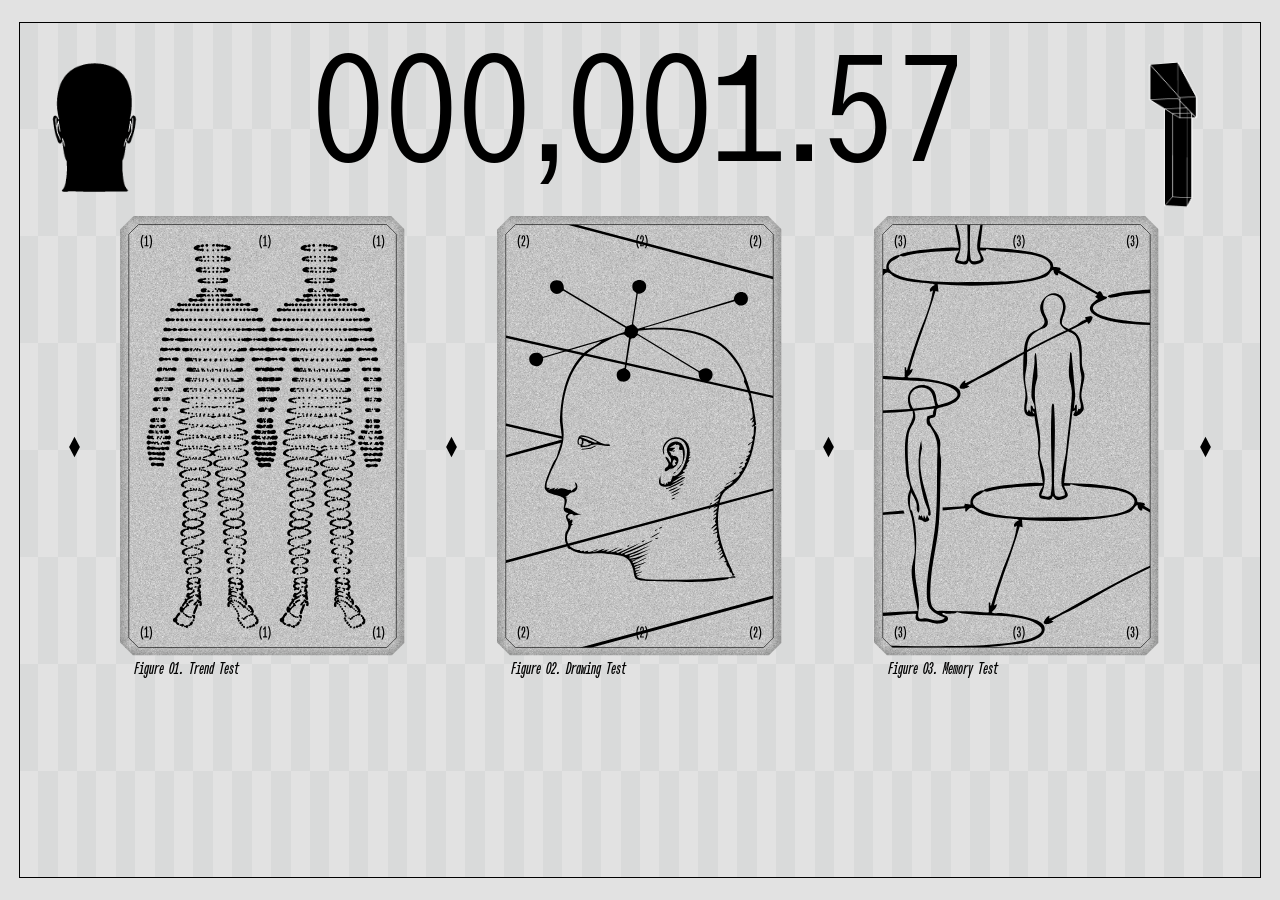
==== main.html @ 5023bb2b "Initial website publish" ====
<!DOCTYPE html>
<html lang="en">
  <head>
    <meta charset="utf-8" />
    <meta name="viewport" content="width=device-width, initial-scale=1.0" />
    <title>Main Page</title>
    <link rel="stylesheet" href="main.css" />
  </head>

  <body>
    <main class="main-poster" aria-label="Main page">
      <div class="main-background" aria-hidden="true"></div>
      <div class="main-frame" aria-hidden="true"></div>

      <div class="main-counter" id="main-counter" aria-live="off">
        000,000.00
      </div>
      <img class="main-gif main-human" src="libraries/human.gif" alt="" />
      <img class="main-gif main-type" src="libraries/Type.gif" alt="" />

      <section class="main-gallery" aria-label="Figure cards">
        <img class="main-diamond main-diamond-1" src="libraries/4.svg" alt="" />

        <figure class="main-card" tabindex="0" role="button" aria-pressed="false">
          <div class="main-card-stage">
            <div class="main-card-inner">
              <div class="main-card-face main-card-front">
                <img src="libraries/3-1.svg" alt="" />
              </div>
              <div class="main-card-face main-card-back">
                <div class="answer-card answer-card-questions">
                  <h2>Answer the<br />Following Questions.</h2>

                  <div class="question-block">
                    <span class="question-index">[1]</span>
                    <div>
                      <p class="question-title">What's your Hogwarts house?</p>
                      <p class="choice" data-age="0"><span class="choice-box">[<span></span>]</span> Ravencalw</p>
                      <p class="choice" data-age="5"><span class="choice-box">[<span></span>]</span> Harry Potter</p>
                      <p class="choice" data-age="10"><span class="choice-box">[<span></span>]</span> I don't know</p>
                    </div>
                  </div>

                  <div class="question-block">
                    <span class="question-index">[2]</span>
                    <div>
                      <p class="question-title">What's your first social media?</p>
                      <p class="choice" data-age="10"><span class="choice-box">[<span></span>]</span> MySpace/Facebook</p>
                      <p class="choice" data-age="3"><span class="choice-box">[<span></span>]</span> Instagram/Snapchat</p>
                      <p class="choice" data-age="0"><span class="choice-box">[<span></span>]</span> TikTok</p>
                      <p class="choice" data-age="5"><span class="choice-box">[<span></span>]</span> None</p>
                    </div>
                  </div>

                  <div class="question-block">
                    <span class="question-index">[3]</span>
                    <div>
                      <p class="question-title">Which do you prefer?</p>
                      <p class="choice" data-age="0"><span class="choice-box">[<span></span>]</span> DM/Text</p>
                      <p class="choice" data-age="3"><span class="choice-box">[<span></span>]</span> What's app</p>
                      <p class="choice" data-age="5"><span class="choice-box">[<span></span>]</span> Call</p>
                      <p class="choice" data-age="10"><span class="choice-box">[<span></span>]</span> Meeting in person</p>
                    </div>
                  </div>

                  <div class="question-block">
                    <span class="question-index">[4]</span>
                    <div>
                      <p class="question-title">
                        What emoji do you use when<br />something is funny?
                      </p>
                      <p class="choice" data-age="0"><span class="choice-box">[<span></span>]</span> 💀 /😭</p>
                      <p class="choice" data-age="2"><span class="choice-box">[<span></span>]</span> 😂</p>
                      <p class="choice" data-age="3"><span class="choice-box">[<span></span>]</span> 🙂</p>
                      <p class="choice" data-age="7"><span class="choice-box">[<span></span>]</span> haha</p>
                    </div>
                  </div>
                </div>
              </div>
            </div>
          </div>
          <figcaption>Figure 01. Trend Test</figcaption>
        </figure>

        <img class="main-diamond main-diamond-2" src="libraries/4.svg" alt="" />

        <figure class="main-card" tabindex="0" role="button" aria-pressed="false">
          <div class="main-card-stage">
            <div class="main-card-inner">
              <div class="main-card-face main-card-front">
                <img src="libraries/3-2.svg" alt="" />
              </div>
              <div class="main-card-face main-card-back">
                <div class="answer-card answer-card-draw">
                  <h2>Draw the line<br />following the image.</h2>
                  <img class="answer-head-outline" src="libraries/5.svg" alt="" />
                  <canvas class="draw-canvas" aria-label="Drawing canvas"></canvas>
                </div>
              </div>
            </div>
          </div>
          <figcaption>Figure 02. Drawing Test</figcaption>
        </figure>

        <img class="main-diamond main-diamond-3" src="libraries/4.svg" alt="" />

        <figure class="main-card" tabindex="0" role="button" aria-pressed="false">
          <div class="main-card-stage">
            <div class="main-card-inner">
              <div class="main-card-face main-card-front">
                <img src="libraries/3-3.svg" alt="" />
              </div>
              <div class="main-card-face main-card-back">
                <div class="answer-card answer-card-submit">
                  <h2>
                    Remember<br />the numbers<br />and write them down.
                  </h2>
                  <p class="click-label">(Click)</p>
                  <input class="answer-input number-input" type="text" aria-label="Remembered number" />
                  <p class="name-label">Your name</p>
                  <input class="answer-input name-input" type="text" aria-label="Your name" />
                  <button class="submit-button" type="button">SUBMIT</button>
                </div>
              </div>
            </div>
          </div>
          <figcaption>Figure 03. Memory Test</figcaption>
        </figure>

        <img class="main-diamond main-diamond-4" src="libraries/4.svg" alt="" />
      </section>
    </main>

    <script src="main.js"></script>
  </body>
</html>
---- main.css ----
@font-face {
  font-family: "ABC Oracle Light";
  src: url("libraries/ABCOracleTriple-Light.otf") format("opentype");
  font-weight: 400;
  font-style: normal;
}

@font-face {
  font-family: "ABC Diatype Mono Compressed";
  src: url("libraries/ABCDiatypeMonoCompressed-MediumItalic-Trial.otf")
    format("opentype");
  font-weight: 500;
  font-style: italic;
}

@font-face {
  font-family: "Calvino Grande";
  src: url("libraries/Calvino-Grande-Light-trial.woff") format("woff");
  font-weight: 300;
  font-style: normal;
}

:root {
  --main-bg: #e2e2e2;
  --main-line: 1px;
  --main-frame-x: 1.46vw;
  --main-frame-y: 2.41vh;
  --main-fluid-vw: min(1vw, 1.7778vh);
  --main-diamond-slot: calc(2.25 * var(--main-fluid-vw));
  --main-card-width: calc(22.3 * var(--main-fluid-vw));
  --main-card-gap: calc(2.45 * var(--main-fluid-vw));
  --main-diamond-width: calc(1.75 * var(--main-fluid-vw));
  --main-purple: #B700FF;
  --main-fluid-vh: min(1vh, 0.5625vw);
}

* {
  box-sizing: border-box;
}

html,
body {
  width: 100%;
  height: 100%;
  margin: 0;
}

body {
  overflow: hidden;
  background: var(--main-bg);
}

.main-poster {
  position: relative;
  width: 100vw;
  height: 100vh;
  min-width: 960px;
  min-height: 540px;
  overflow: hidden;
  background: var(--main-bg);
  color: #000;
}

.main-frame {
  position: absolute;
  inset: var(--main-frame-y) var(--main-frame-x);
  border: var(--main-line) solid #000;
  pointer-events: none;
  z-index: 3;
}

.main-background {
  position: absolute;
  inset: var(--main-frame-y) var(--main-frame-x);
  pointer-events: none;
  z-index: 0;
}

.main-background span {
  position: absolute;
  left: var(--x);
  top: var(--y);
  width: var(--w);
  height: var(--h);
  background: #D9DADA;
}

.main-counter {
  position: absolute;
  left: 50%;
  top: 4.5vh;
  transform: translateX(-50%);
  width: 52vw;
  font-family: "ABC Oracle Light", monospace;
  font-size: calc(21 * var(--main-fluid-vh));
  line-height: 0.9;
  text-align: center;
  white-space: nowrap;
  font-variant-numeric: tabular-nums;
  letter-spacing: 0;
  z-index: 2;
}

.main-gif {
  position: absolute;
  object-fit: contain;
  pointer-events: none;
  z-index: 2;
}

.main-human {
  left: 0.25vw;
  top: -2.7vh;
  width: 14.2vw;
  height: 33.4vh;
}

.main-type {
  right: 0.7vw;
  top: 0vh;
  width: 14.4vw;
  height: 32.2vh;
}

.main-gallery {
  position: absolute;
  left: 4.8vw;
  right: 4.8vw;
  top: calc(30 * var(--main-fluid-vh));
  display: grid;
  grid-template-columns:
    var(--main-diamond-slot) var(--main-card-width)
    var(--main-diamond-slot) var(--main-card-width)
    var(--main-diamond-slot) var(--main-card-width)
    var(--main-diamond-slot);
  column-gap: var(--main-card-gap);
  align-items: center;
  justify-content: center;
  z-index: 2;
}

.main-card {
  width: 100%;
  margin: 0;
  cursor: pointer;
  outline: 0;
  perspective: 1200px;
  container-type: inline-size;
}

.main-card-stage {
  width: 100%;
  aspect-ratio: 427.98 / 660.44;
}

.main-card-inner {
  position: relative;
  width: 100%;
  height: 100%;
  transform-style: preserve-3d;
  transition: transform 760ms cubic-bezier(0.2, 0.9, 0.2, 1);
}

.main-card.is-flipped .main-card-inner {
  transform: translateY(-1.1vh) translateZ(7vw) rotateY(180deg);
}

.main-card:not(.is-flipped):active .main-card-inner {
  transform: translateY(-0.45vh) translateZ(3vw) rotateY(8deg);
}

.main-card-face {
  position: absolute;
  inset: 0;
  overflow: hidden;
  backface-visibility: hidden;
  -webkit-backface-visibility: hidden;
}

.main-card-front {
  transform: rotateY(0deg);
}

.main-card.is-flipped .main-card-front {
  opacity: 0;
  transition: opacity 0s linear 380ms;
}

.main-card:not(.is-flipped) .main-card-front {
  opacity: 1;
  transition: opacity 0s linear 380ms;
}

.main-card-front::before {
  content: "";
  position: absolute;
  inset: 0;
  background: url("libraries/1111.png") center / 100% 100% no-repeat;
  pointer-events: none;
  z-index: 0;
}

.main-card-front img {
  display: block;
  position: relative;
  width: 100%;
  height: 100%;
  object-fit: contain;
  z-index: 1;
}

.main-card-back {
  background: #fff;
  clip-path: polygon(
    4.8% 0,
    95.2% 0,
    100% 3.1%,
    100% 96.9%,
    95.2% 100%,
    4.8% 100%,
    0 96.9%,
    0 3.1%
  );
  transform: rotateY(180deg);
}

.answer-card {
  position: absolute;
  inset: 0;
  z-index: 1;
  padding: 6.55cqw 10.1cqw;
  color: #000;
}

.answer-card h2 {
  margin: 0;
  font-family: "Calvino Grande", serif;
  font-size: 9.95cqw;
  font-weight: 300;
  line-height: 1.03;
  letter-spacing: 0;
  text-align: center;
  white-space: nowrap;
  cursor: pointer;
}

.answer-card-questions {
  padding-top: 5.8cqw;
  font-family: "ABC Oracle Light", monospace;
}

.answer-card-questions h2 {
  margin-bottom: 11.9cqw;
}

.question-block {
  display: grid;
  grid-template-columns: 16.1cqw 1fr;
  column-gap: 1.55cqw;
  margin-bottom: 3.9cqw;
  font-size: 4.02cqw;
  line-height: 1.18;
}

.question-index,
.question-title,
.choice {
  margin: 0;
}

.question-title {
  display: inline-block;
  margin-bottom: 1.9cqw;
  border-bottom: 0;
  line-height: 1.18;
  text-decoration: underline;
  text-decoration-thickness: 1px;
  text-underline-offset: 0.12em;
}

.choice {
  color: #b8b8b8;
  cursor: pointer;
  user-select: none;
}

.choice-box {
  display: inline-flex;
  min-width: 2.3em;
  color: #b8b8b8;
  align-items: center;
}

.choice-box span {
  display: inline-block;
  width: 0.54em;
  height: 0.54em;
  margin: 0 0.22em;
  border-radius: 50%;
}

.choice.is-selected .choice-box span {
  background: var(--main-purple);
}

.answer-card-draw {
  display: flex;
  flex-direction: column;
  align-items: center;
  padding-top: 5.8cqw;
}

.answer-head-outline {
  width: 117%;
  margin-top: 10.1cqw;
  opacity: 0.35;
  pointer-events: none;
}

.draw-canvas {
  position: absolute;
  left: 0;
  top: 13%;
  width: 100%;
  height: 100%;
  cursor: crosshair;
  touch-action: none;
}

.answer-card-submit {
  display: flex;
  flex-direction: column;
  align-items: center;
  padding: 5.8cqw 12.1cqw 7.55cqw;
}

.answer-card-submit h2 {
  font-size: 9.45cqw;
}

.click-label {
  margin: 13.1cqw 0 7.05cqw;
  font-family: "ABC Oracle Light", monospace;
  font-size: 5.5cqw;
  line-height: 1;
  color: #b8b8b8;
  cursor: pointer;
  user-select: none;
}

.click-label.is-hidden {
  color: transparent;
}

.click-label.is-number {
  color: #000;
}

.answer-input {
  width: 100%;
  height: 7.8cqw;
  border: 0;
  border-bottom: 1px solid #000;
  border-radius: 0;
  padding: 0 1.1cqw;
  background: transparent;
  outline: 0;
  color: #000;
  font-family: "ABC Oracle Light", monospace;
  font-size: 6.05cqw;
  line-height: 1;
  text-align: center;
}

.answer-input:focus {
  border-bottom-color: var(--main-purple);
}

.name-label {
  margin: 25.9cqw 0 9.3cqw;
  font-family: "Calvino Grande", serif;
  font-size: 7.55cqw;
  font-weight: 300;
  line-height: 1;
  cursor: pointer;
}

.submit-button {
  width: 78%;
  aspect-ratio: 296.26 / 101.78;
  margin-top: 6.8cqw;
  border: 0;
  padding: 0;
  background: #c9c9c9;
  clip-path: polygon(
    5.5% 16%,
    94.5% 16%,
    100% 32%,
    100% 68%,
    94.5% 84%,
    5.5% 84%,
    0 68%,
    0 32%
  );
  color: #fff;
  cursor: pointer;
  font-family: "ABC Oracle Light", monospace;
  font-size: 3.4cqw;
  line-height: 1;
}

.submit-button:hover {
  background: var(--main-purple);
}

.main-card:focus-visible .main-card-inner {
  outline: 1px solid #000;
  outline-offset: 0.45vw;
}

.main-card figcaption {
  margin-top: 1.5cqw;
  padding-left: 4.85cqw;
  font-family: "ABC Diatype Mono Compressed", monospace;
  font-size: 6cqw;
  font-style: italic;
  line-height: 1;
  letter-spacing: 0;
}

.main-diamond {
  width: var(--main-diamond-width);
  min-width: 16px;
  justify-self: center;
}

@media (max-aspect-ratio: 16 / 9) {
  .main-poster {
    min-width: 0;
  }

  .main-counter {
    font-size: calc(21 * var(--main-fluid-vh));
    width: 60vw;
  }

  .main-gallery {
    left: 5vw;
    right: 5vw;
    grid-template-columns:
      var(--main-diamond-slot) var(--main-card-width)
      var(--main-diamond-slot) var(--main-card-width)
      var(--main-diamond-slot) var(--main-card-width)
      var(--main-diamond-slot);
    column-gap: var(--main-card-gap);
  }
}
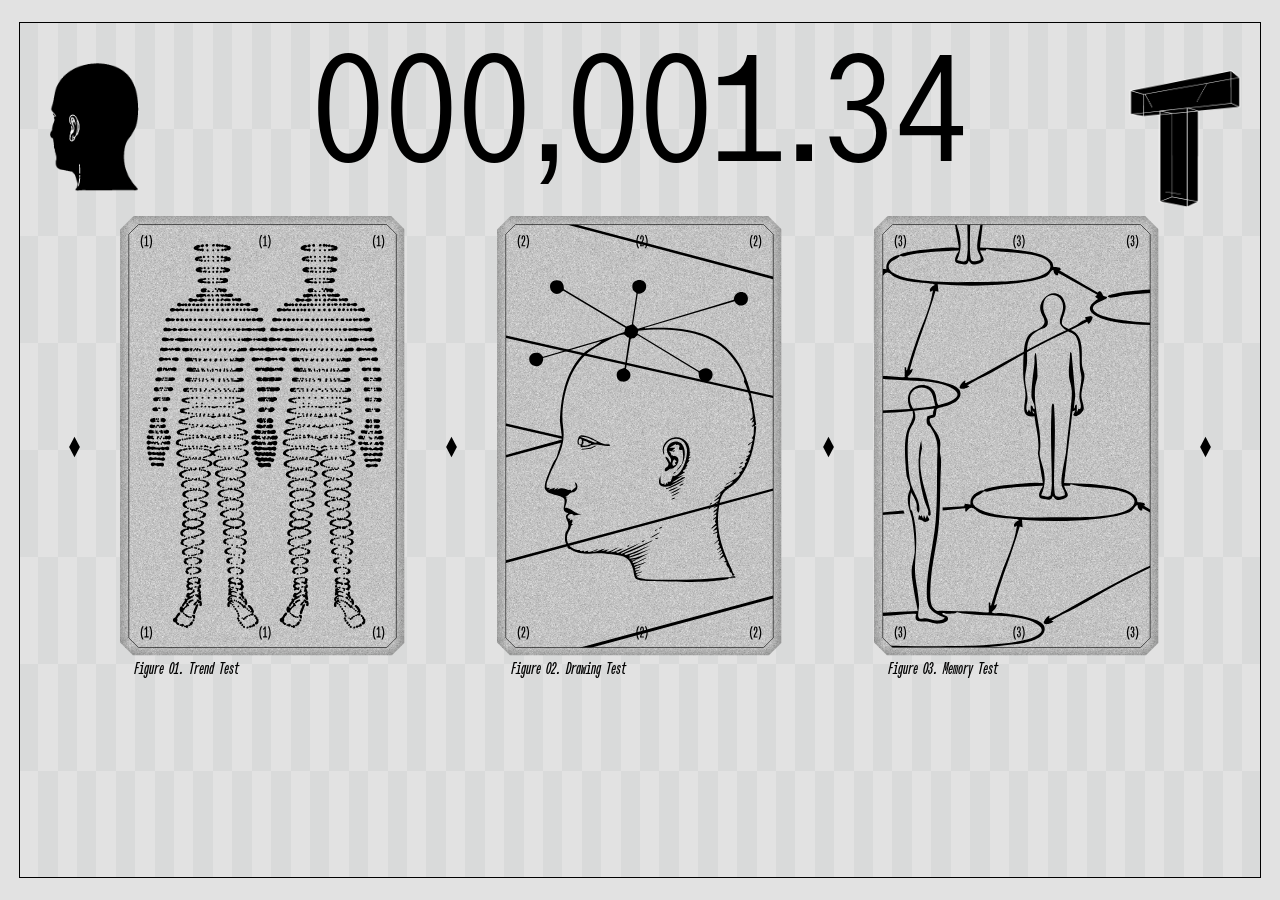
==== commit ff39cf24: "Fix main card hit alignment in Chrome" ====
--- a/main.html
+++ b/main.html
@@ -4,7 +4,7 @@
     <meta charset="utf-8" />
     <meta name="viewport" content="width=device-width, initial-scale=1.0" />
     <title>Main Page</title>
-    <link rel="stylesheet" href="main.css" />
+    <link rel="stylesheet" href="main.css?v=card-hit-20260910" />
   </head>
 
   <body>
--- a/main.css
+++ b/main.css
@@ -151,6 +151,8 @@
 .main-card-stage {
   width: 100%;
   aspect-ratio: 427.98 / 660.44;
+  transform-origin: center center;
+  transition: transform 760ms cubic-bezier(0.2, 0.9, 0.2, 1);
 }
 
 .main-card-inner {
@@ -162,11 +164,19 @@
 }
 
 .main-card.is-flipped .main-card-inner {
-  transform: translateY(-1.1vh) translateZ(7vw) rotateY(180deg);
+  transform: rotateY(180deg);
+}
+
+.main-card.is-flipped .main-card-stage {
+  transform: translateY(-1.1vh) scale(1.12);
 }
 
 .main-card:not(.is-flipped):active .main-card-inner {
-  transform: translateY(-0.45vh) translateZ(3vw) rotateY(8deg);
+  transform: rotateY(8deg);
+}
+
+.main-card:not(.is-flipped):active .main-card-stage {
+  transform: translateY(-0.45vh) scale(1.04);
 }
 
 .main-card-face {
